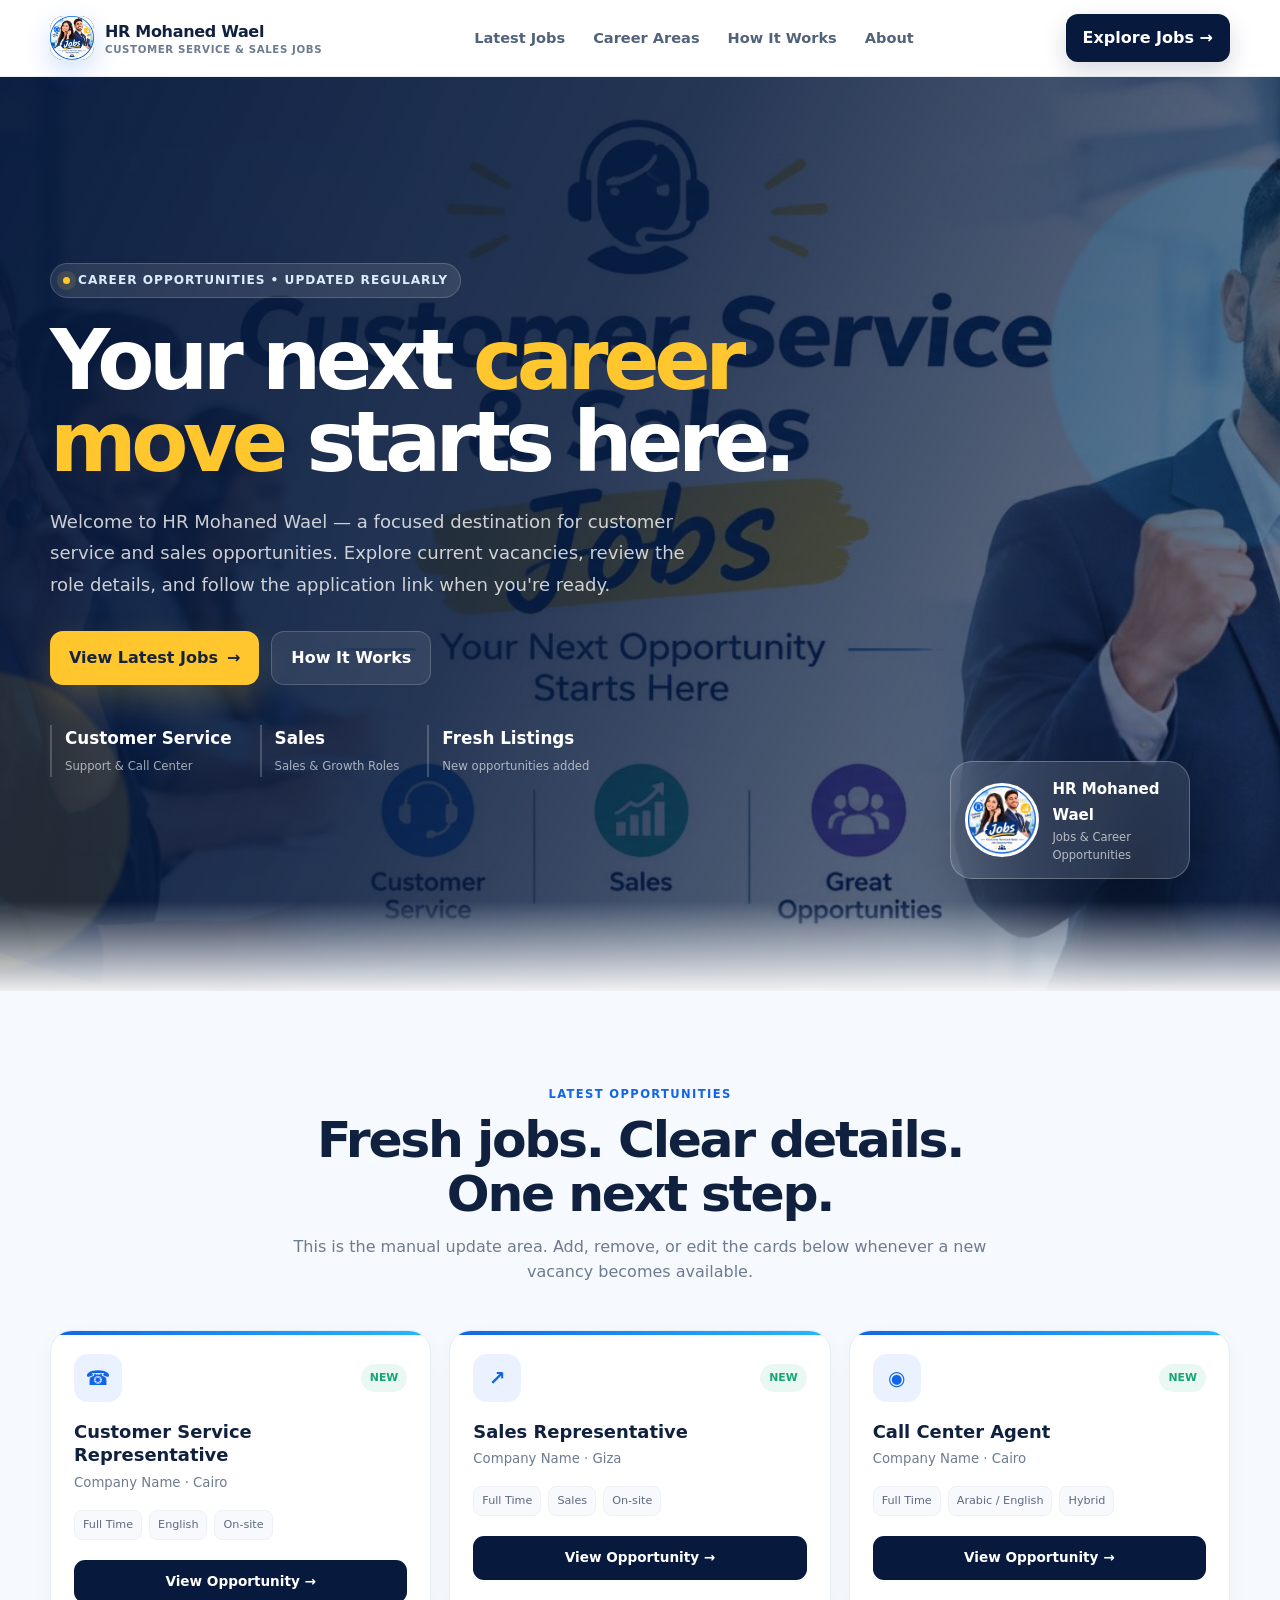
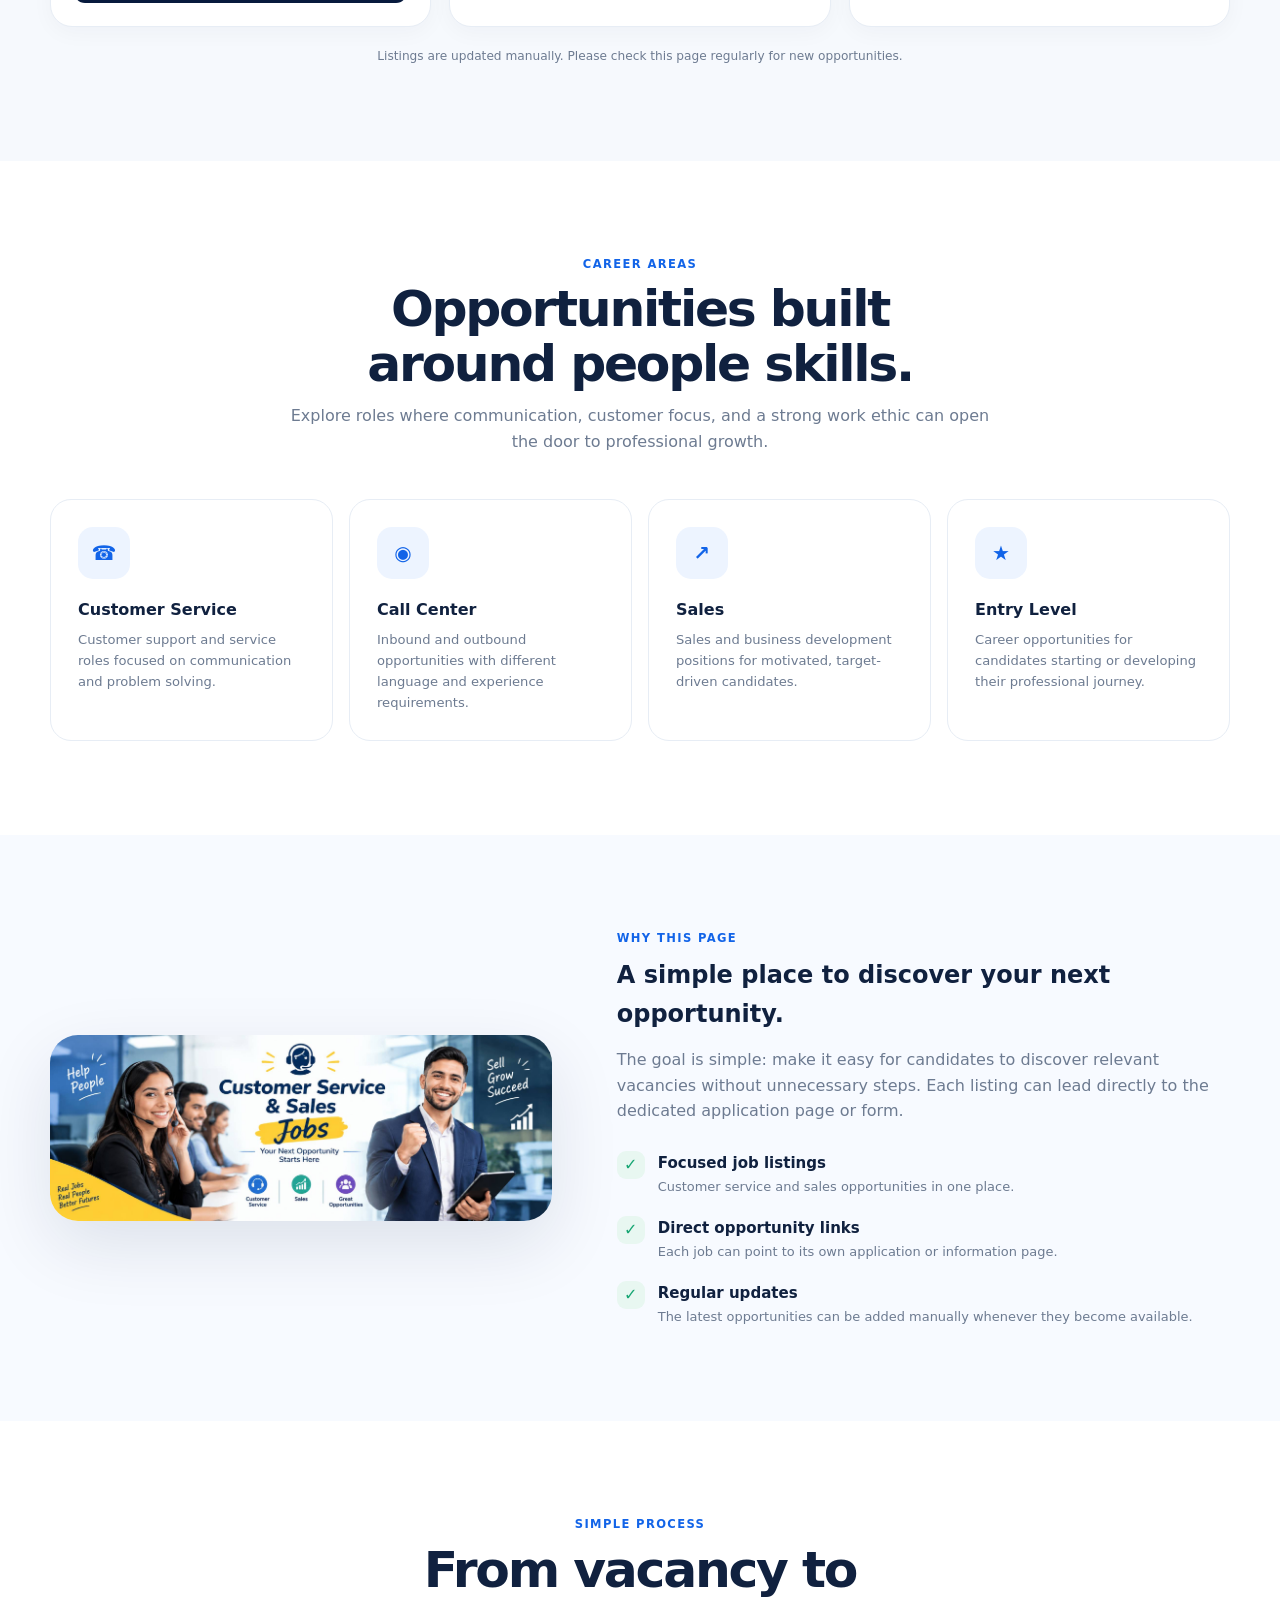
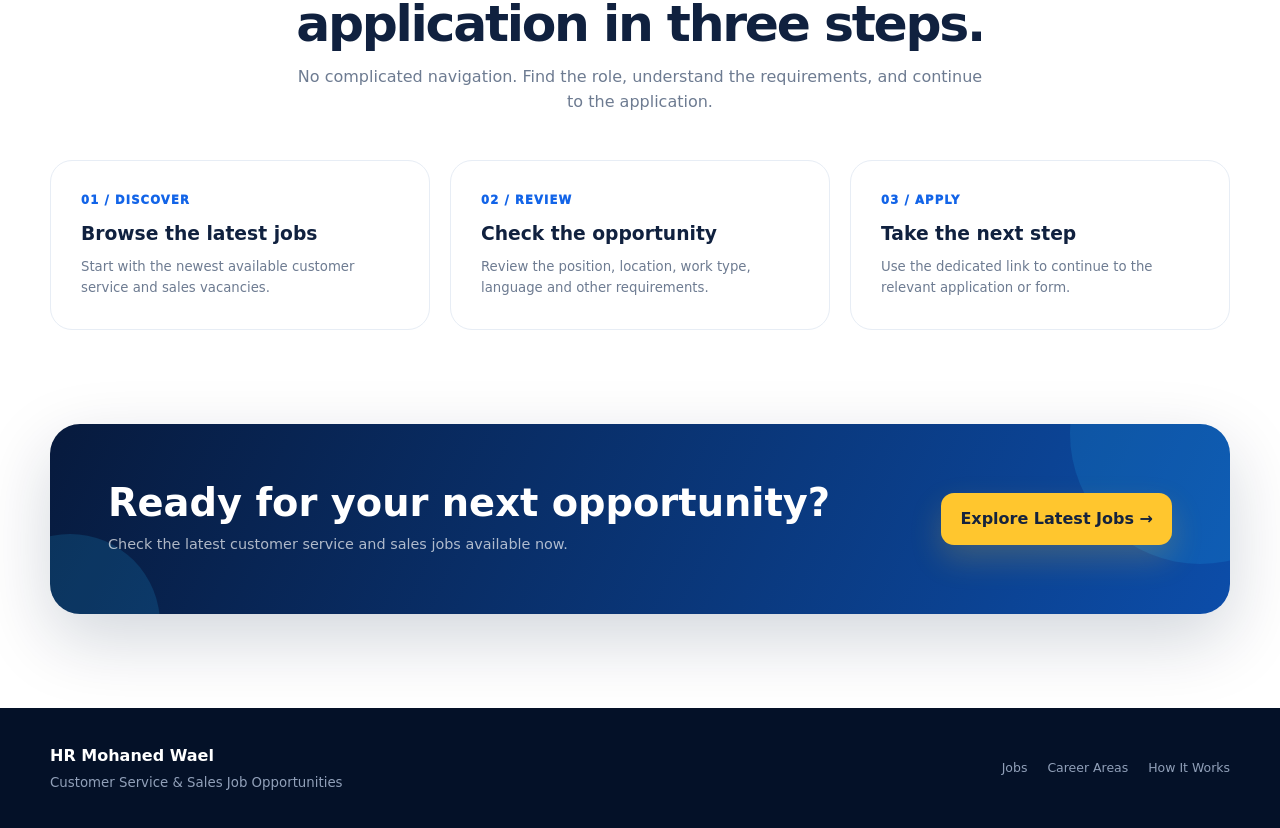
==== index.html @ bec9cad7 "website build" ====
<!DOCTYPE html>
<html lang="en">
<head>
<meta charset="UTF-8">
<meta name="viewport" content="width=device-width, initial-scale=1.0">
<meta name="description" content="HR Mohaned Wael - Customer Service and Sales job opportunities. Discover the latest vacancies and apply for your next career opportunity.">
<meta name="theme-color" content="#071a3d">
<title>HR Mohaned Wael | Customer Service & Sales Jobs</title>

<style>
:root{
  --navy:#071a3d;
  --blue:#1264e8;
  --blue2:#0d4fc4;
  --cyan:#26b9ff;
  --yellow:#ffc62e;
  --ink:#10213f;
  --muted:#6d7b91;
  --bg:#f6f9fd;
  --card:#ffffff;
  --line:#e7edf5;
  --green:#17a673;
  --shadow:0 24px 70px rgba(7,26,61,.11);
  --radius:24px;
  --max:1180px;
}
*{box-sizing:border-box;margin:0;padding:0}
html{scroll-behavior:smooth}
body{
  font-family:Inter,ui-sans-serif,system-ui,-apple-system,BlinkMacSystemFont,"Segoe UI",Roboto,Arial,sans-serif;
  color:var(--ink);background:#fff;line-height:1.6;overflow-x:hidden;
}
a{text-decoration:none;color:inherit}
img{max-width:100%;display:block}
.container{width:min(var(--max),calc(100% - 36px));margin:auto}
.muted{color:var(--muted)}
.center{text-align:center}

/* animated background */
.bg-orb{position:absolute;border-radius:50%;filter:blur(2px);pointer-events:none}
.orb1{width:380px;height:380px;right:-150px;top:90px;background:rgba(38,185,255,.12);animation:float 8s ease-in-out infinite}
.orb2{width:300px;height:300px;left:-170px;bottom:20px;background:rgba(255,198,46,.11);animation:float 10s ease-in-out infinite reverse}
@keyframes float{50%{transform:translate3d(0,20px,0) scale(1.04)}}

/* Header */
.header{
  position:sticky;top:0;z-index:1000;
  background:rgba(255,255,255,.88);backdrop-filter:blur(18px);
  border-bottom:1px solid rgba(231,237,245,.85)
}
.nav{height:76px;display:flex;align-items:center;justify-content:space-between;gap:25px}
.brand{display:flex;align-items:center;gap:11px;font-weight:900;letter-spacing:-.02em}
.brand-mark{
  width:44px;height:44px;border-radius:14px;overflow:hidden;
  background:var(--navy);box-shadow:0 10px 28px rgba(18,100,232,.2);
}
.brand-mark img{width:100%;height:100%;object-fit:cover}
.brand small{display:block;color:var(--muted);font-size:.64rem;letter-spacing:.06em;text-transform:uppercase;margin-top:-3px}
.nav-links{display:flex;gap:28px;color:#52627b;font-size:.91rem;font-weight:700}
.nav-links a{transition:.2s}
.nav-links a:hover{color:var(--blue)}
.nav-apply{
  padding:11px 17px;border-radius:12px;background:var(--navy);color:#fff;font-weight:800;
  box-shadow:0 10px 24px rgba(7,26,61,.16);transition:.2s
}
.nav-apply:hover{transform:translateY(-2px);background:#0d2a5e}
.menu{display:none;border:0;background:none;font-size:1.7rem;color:var(--navy)}

/* Hero */
.hero{
  position:relative;overflow:hidden;
  background:
    linear-gradient(115deg,rgba(7,26,61,.97) 0%,rgba(7,26,61,.88) 42%,rgba(7,26,61,.52) 100%),
    url("assets/cover.jpg") center/cover no-repeat;
  color:#fff;min-height:650px;display:flex;align-items:center;
}
.hero:after{
  content:"";position:absolute;inset:auto 0 0;height:90px;
  background:linear-gradient(transparent,#fff);opacity:.92;
}
.hero-content{position:relative;z-index:2;padding:92px 0 120px;max-width:760px}
.kicker{
  display:inline-flex;align-items:center;gap:8px;padding:7px 12px;border-radius:999px;
  background:rgba(255,255,255,.1);border:1px solid rgba(255,255,255,.17);
  color:#dcecff;font-size:.76rem;font-weight:850;letter-spacing:.08em;text-transform:uppercase;
  animation:rise .7s ease both;
}
.kicker i{width:7px;height:7px;border-radius:50%;background:var(--yellow);box-shadow:0 0 0 6px rgba(255,198,46,.12)}
.hero h1{
  font-size:clamp(3rem,6.5vw,5.7rem);line-height:.98;letter-spacing:-.065em;
  margin:22px 0 22px;max-width:820px;animation:rise .8s .08s ease both
}
.hero h1 span{color:var(--yellow)}
.hero p{font-size:1.13rem;line-height:1.75;color:rgba(255,255,255,.78);max-width:650px;animation:rise .8s .16s ease both}
.hero-actions{display:flex;gap:12px;flex-wrap:wrap;margin-top:31px;animation:rise .8s .24s ease both}
.btn{
  display:inline-flex;align-items:center;justify-content:center;gap:9px;
  border-radius:13px;padding:13px 19px;font-weight:850;transition:.22s
}
.btn-primary{background:var(--yellow);color:#15233d;box-shadow:0 14px 32px rgba(255,198,46,.2)}
.btn-primary:hover{transform:translateY(-3px);box-shadow:0 18px 38px rgba(255,198,46,.3)}
.btn-glass{background:rgba(255,255,255,.08);border:1px solid rgba(255,255,255,.18);color:#fff}
.btn-glass:hover{background:rgba(255,255,255,.14);transform:translateY(-2px)}
.hero-trust{display:flex;gap:28px;flex-wrap:wrap;margin-top:40px;animation:rise .8s .32s ease both}
.hero-trust div{padding-left:13px;border-left:2px solid rgba(255,255,255,.2)}
.hero-trust strong{display:block;font-size:1.05rem}
.hero-trust span{font-size:.73rem;color:rgba(255,255,255,.62)}
@keyframes rise{from{opacity:0;transform:translateY(22px)}to{opacity:1;transform:none}}

/* Floating profile */
.profile-float{
  position:absolute;right:7%;bottom:112px;z-index:3;width:240px;
  border:1px solid rgba(255,255,255,.25);background:rgba(255,255,255,.12);
  backdrop-filter:blur(18px);padding:14px;border-radius:22px;
  box-shadow:0 25px 60px rgba(0,0,0,.18);animation:cardFloat 5s ease-in-out infinite;
}
.profile-float img{width:74px;height:74px;border-radius:50%;object-fit:cover;border:3px solid #fff}
.profile-row{display:flex;gap:13px;align-items:center}
.profile-float strong{font-size:.94rem}
.profile-float span{display:block;color:rgba(255,255,255,.65);font-size:.72rem}
@keyframes cardFloat{50%{transform:translateY(-10px)}}

/* Sections */
section{padding:94px 0}
.section-head{max-width:700px;margin:0 auto 45px}
.eyebrow{color:var(--blue);font-weight:900;text-transform:uppercase;letter-spacing:.12em;font-size:.72rem;margin-bottom:9px}
.section-head h2{font-size:clamp(2rem,4vw,3.15rem);line-height:1.08;letter-spacing:-.045em;margin-bottom:12px}
.section-head p{color:var(--muted)}

/* jobs */
.jobs{background:var(--bg);position:relative;overflow:hidden}
.jobs-grid{display:grid;grid-template-columns:repeat(3,1fr);gap:18px}
.job{
  position:relative;background:#fff;border:1px solid var(--line);border-radius:22px;padding:23px;
  box-shadow:0 6px 22px rgba(7,26,61,.035);transition:.25s;overflow:hidden
}
.job:before{content:"";position:absolute;left:0;top:0;right:0;height:4px;background:linear-gradient(90deg,var(--blue),var(--cyan))}
.job:hover{transform:translateY(-7px);box-shadow:var(--shadow);border-color:#d5e0ef}
.job-head{display:flex;justify-content:space-between;align-items:center;margin-bottom:18px}
.job-icon{width:48px;height:48px;border-radius:14px;background:#eaf2ff;color:var(--blue);display:grid;place-items:center;font-size:1.25rem;font-weight:900}
.badge{padding:5px 9px;border-radius:999px;background:#eaf8f3;color:var(--green);font-size:.68rem;font-weight:900}
.job h3{font-size:1.12rem;line-height:1.3;margin-bottom:5px}
.company{font-size:.83rem;color:var(--muted);margin-bottom:17px}
.tags{display:flex;gap:7px;flex-wrap:wrap;margin-bottom:20px}
.tags span{background:#f7f9fc;border:1px solid #edf1f6;border-radius:8px;padding:5px 8px;color:#5d6a80;font-size:.7rem}
.job a{display:flex;justify-content:center;align-items:center;padding:11px;border-radius:11px;background:var(--navy);color:#fff;font-size:.85rem;font-weight:850;transition:.2s}
.job a:hover{background:var(--blue)}
.manual-note{text-align:center;margin-top:20px;color:var(--muted);font-size:.76rem}

/* categories */
.categories-grid{display:grid;grid-template-columns:repeat(4,1fr);gap:16px}
.category{
  padding:27px;border:1px solid var(--line);border-radius:21px;background:#fff;transition:.22s;
}
.category:hover{transform:translateY(-5px);box-shadow:var(--shadow);border-color:#d5e0ef}
.cat-icon{width:52px;height:52px;border-radius:15px;background:#edf4ff;color:var(--blue);display:grid;place-items:center;font-weight:900;font-size:1.25rem;margin-bottom:18px}
.category h3{font-size:1rem;margin-bottom:6px}.category p{font-size:.82rem;color:var(--muted)}

/* feature split */
.split{background:#f7faff}
.split-grid{display:grid;grid-template-columns:.9fr 1.1fr;gap:65px;align-items:center}
.image-frame{position:relative}
.image-frame img{width:100%;border-radius:28px;box-shadow:var(--shadow)}
.image-frame:after{content:"";position:absolute;inset:-12px -12px auto auto;width:110px;height:110px;border-radius:24px;background:var(--yellow);z-index:-1}
.checks{display:grid;gap:18px;margin-top:27px}
.check{display:flex;gap:13px;align-items:flex-start}
.check-icon{flex:0 0 28px;width:28px;height:28px;border-radius:9px;background:#e8f7f1;color:var(--green);display:grid;place-items:center;font-weight:900}
.check strong{display:block;font-size:.94rem}.check span{display:block;color:var(--muted);font-size:.81rem;margin-top:2px}

/* process */
.process-grid{display:grid;grid-template-columns:repeat(3,1fr);gap:20px}
.process{padding:30px;border:1px solid var(--line);border-radius:22px}
.number{font-size:.72rem;color:var(--blue);font-weight:950;letter-spacing:.1em}
.process h3{margin:10px 0 7px}.process p{font-size:.83rem;color:var(--muted)}

/* CTA */
.cta-wrap{padding:0 0 94px}
.cta{
  position:relative;overflow:hidden;border-radius:30px;padding:58px;
  color:#fff;background:linear-gradient(115deg,#071a3d,#0c4da9);
  box-shadow:0 25px 70px rgba(7,26,61,.18)
}
.cta:before,.cta:after{content:"";position:absolute;border-radius:50%;background:rgba(38,185,255,.15)}
.cta:before{width:260px;height:260px;right:-100px;top:-120px}.cta:after{width:180px;height:180px;left:-70px;bottom:-100px}
.cta-inner{position:relative;z-index:1;display:flex;align-items:center;justify-content:space-between;gap:30px}
.cta h2{font-size:clamp(1.8rem,3vw,2.6rem);line-height:1.1;margin-bottom:9px}.cta p{color:rgba(255,255,255,.68);font-size:.9rem}

/* Footer */
footer{background:#041128;color:#91a0b9;padding:35px 0}
.footer{display:flex;justify-content:space-between;gap:25px;align-items:center}
.footer strong{color:#fff}.footer small{display:block;margin-top:3px}.footer-links{display:flex;gap:20px;font-size:.78rem}.footer-links a:hover{color:#fff}

/* responsive */
@media(max-width:1000px){
  .profile-float{right:3%;bottom:100px}
  .jobs-grid{grid-template-columns:repeat(2,1fr)}
  .categories-grid{grid-template-columns:repeat(2,1fr)}
  .split-grid{grid-template-columns:1fr;gap:40px}
}
@media(max-width:760px){
  .nav{height:68px}.nav-links,.nav-apply{display:none}.menu{display:block}
  .nav.open .nav-links{
    display:flex;position:absolute;top:68px;left:13px;right:13px;flex-direction:column;gap:0;
    padding:8px;background:#fff;border:1px solid var(--line);border-radius:16px;box-shadow:var(--shadow)
  }
  .nav.open .nav-links a{padding:12px;border-radius:9px}.nav.open .nav-links a:hover{background:#f5f8fc}
  .hero{min-height:690px;background-position:58% center}.hero-content{padding:70px 0 130px}
  .profile-float{display:none}
  .hero h1{font-size:3.05rem}
  section{padding:70px 0}.jobs-grid,.process-grid{grid-template-columns:1fr}
  .categories-grid{grid-template-columns:1fr 1fr}
  .cta{padding:38px 25px}.cta-inner{flex-direction:column;align-items:flex-start}
  .footer{flex-direction:column;align-items:flex-start}
}
@media(max-width:470px){
  .container{width:calc(100% - 26px)}.categories-grid{grid-template-columns:1fr}
  .hero h1{font-size:2.65rem}.hero p{font-size:1rem}.hero-trust{gap:16px}
}
@media(prefers-reduced-motion:reduce){
  *,html{animation:none!important;transition:none!important;scroll-behavior:auto!important}
}
</style>
</head>

<body>

<header class="header">
  <nav class="nav container" id="nav">
    <a href="#" class="brand">
      <span class="brand-mark"><img src="assets/profile.jpg" alt=""></span>
      <span>HR Mohaned Wael<small>Customer Service & Sales Jobs</small></span>
    </a>
    <div class="nav-links">
      <a href="#jobs">Latest Jobs</a>
      <a href="#categories">Career Areas</a>
      <a href="#process">How It Works</a>
      <a href="#about">About</a>
    </div>
    <a class="nav-apply" href="#jobs">Explore Jobs →</a>
    <button class="menu" id="menu" aria-label="Open menu" aria-expanded="false">☰</button>
  </nav>
</header>

<main>

<section class="hero" id="about">
  <span class="bg-orb orb1"></span><span class="bg-orb orb2"></span>
  <div class="container">
    <div class="hero-content">
      <div class="kicker"><i></i> Career Opportunities • Updated Regularly</div>
      <h1>Your next <span>career move</span> starts here.</h1>
      <p>
        Welcome to HR Mohaned Wael — a focused destination for customer service and sales opportunities.
        Explore current vacancies, review the role details, and follow the application link when you're ready.
      </p>
      <div class="hero-actions">
        <a class="btn btn-primary" href="#jobs">View Latest Jobs <b>→</b></a>
        <a class="btn btn-glass" href="#process">How It Works</a>
      </div>
      <div class="hero-trust">
        <div><strong>Customer Service</strong><span>Support & Call Center</span></div>
        <div><strong>Sales</strong><span>Sales & Growth Roles</span></div>
        <div><strong>Fresh Listings</strong><span>New opportunities added</span></div>
      </div>
    </div>
  </div>

  <div class="profile-float">
    <div class="profile-row">
      <img src="assets/profile.jpg" alt="HR Mohaned Wael">
      <div><strong>HR Mohaned Wael</strong><span>Jobs & Career Opportunities</span></div>
    </div>
  </div>
</section>

<section class="jobs" id="jobs">
  <div class="container">
    <div class="section-head center">
      <div class="eyebrow">Latest Opportunities</div>
      <h2>Fresh jobs. Clear details. One next step.</h2>
      <p>This is the manual update area. Add, remove, or edit the cards below whenever a new vacancy becomes available.</p>
    </div>

    <div class="jobs-grid">

      <!-- ================= MANUAL JOB UPDATE AREA =================
           Duplicate a .job block to add a new vacancy.
           Replace href="#" with the final application/form URL.
      -->

      <article class="job">
        <div class="job-head"><div class="job-icon">☎</div><span class="badge">NEW</span></div>
        <h3>Customer Service Representative</h3>
        <div class="company">Company Name · Cairo</div>
        <div class="tags"><span>Full Time</span><span>English</span><span>On-site</span></div>
        <a href="#">View Opportunity →</a>
      </article>

      <article class="job">
        <div class="job-head"><div class="job-icon">↗</div><span class="badge">NEW</span></div>
        <h3>Sales Representative</h3>
        <div class="company">Company Name · Giza</div>
        <div class="tags"><span>Full Time</span><span>Sales</span><span>On-site</span></div>
        <a href="#">View Opportunity →</a>
      </article>

      <article class="job">
        <div class="job-head"><div class="job-icon">◉</div><span class="badge">NEW</span></div>
        <h3>Call Center Agent</h3>
        <div class="company">Company Name · Cairo</div>
        <div class="tags"><span>Full Time</span><span>Arabic / English</span><span>Hybrid</span></div>
        <a href="#">View Opportunity →</a>
      </article>

    </div>
    <p class="manual-note">Listings are updated manually. Please check this page regularly for new opportunities.</p>
  </div>
</section>

<section id="categories">
  <div class="container">
    <div class="section-head center">
      <div class="eyebrow">Career Areas</div>
      <h2>Opportunities built around people skills.</h2>
      <p>Explore roles where communication, customer focus, and a strong work ethic can open the door to professional growth.</p>
    </div>
    <div class="categories-grid">
      <div class="category"><div class="cat-icon">☎</div><h3>Customer Service</h3><p>Customer support and service roles focused on communication and problem solving.</p></div>
      <div class="category"><div class="cat-icon">◉</div><h3>Call Center</h3><p>Inbound and outbound opportunities with different language and experience requirements.</p></div>
      <div class="category"><div class="cat-icon">↗</div><h3>Sales</h3><p>Sales and business development positions for motivated, target-driven candidates.</p></div>
      <div class="category"><div class="cat-icon">★</div><h3>Entry Level</h3><p>Career opportunities for candidates starting or developing their professional journey.</p></div>
    </div>
  </div>
</section>

<section class="split">
  <div class="container split-grid">
    <div class="image-frame">
      <img src="assets/cover.jpg" alt="Customer service and sales professionals">
    </div>
    <div>
      <div class="eyebrow">Why This Page</div>
      <h2>A simple place to discover your next opportunity.</h2>
      <p class="muted" style="margin-top:14px">
        The goal is simple: make it easy for candidates to discover relevant vacancies without unnecessary steps.
        Each listing can lead directly to the dedicated application page or form.
      </p>
      <div class="checks">
        <div class="check"><div class="check-icon">✓</div><div><strong>Focused job listings</strong><span>Customer service and sales opportunities in one place.</span></div></div>
        <div class="check"><div class="check-icon">✓</div><div><strong>Direct opportunity links</strong><span>Each job can point to its own application or information page.</span></div></div>
        <div class="check"><div class="check-icon">✓</div><div><strong>Regular updates</strong><span>The latest opportunities can be added manually whenever they become available.</span></div></div>
      </div>
    </div>
  </div>
</section>

<section id="process">
  <div class="container">
    <div class="section-head center">
      <div class="eyebrow">Simple Process</div>
      <h2>From vacancy to application in three steps.</h2>
      <p>No complicated navigation. Find the role, understand the requirements, and continue to the application.</p>
    </div>
    <div class="process-grid">
      <div class="process"><div class="number">01 / DISCOVER</div><h3>Browse the latest jobs</h3><p>Start with the newest available customer service and sales vacancies.</p></div>
      <div class="process"><div class="number">02 / REVIEW</div><h3>Check the opportunity</h3><p>Review the position, location, work type, language and other requirements.</p></div>
      <div class="process"><div class="number">03 / APPLY</div><h3>Take the next step</h3><p>Use the dedicated link to continue to the relevant application or form.</p></div>
    </div>
  </div>
</section>

<section class="cta-wrap">
  <div class="container">
    <div class="cta">
      <div class="cta-inner">
        <div>
          <h2>Ready for your next opportunity?</h2>
          <p>Check the latest customer service and sales jobs available now.</p>
        </div>
        <a class="btn btn-primary" href="#jobs">Explore Latest Jobs →</a>
      </div>
    </div>
  </div>
</section>

</main>

<footer>
  <div class="container footer">
    <div><strong>HR Mohaned Wael</strong><small>Customer Service & Sales Job Opportunities</small></div>
    <div class="footer-links"><a href="#jobs">Jobs</a><a href="#categories">Career Areas</a><a href="#process">How It Works</a></div>
  </div>
</footer>

<script>
const nav=document.getElementById('nav');
const menu=document.getElementById('menu');
menu.addEventListener('click',()=>{
  const open=nav.classList.toggle('open');
  menu.setAttribute('aria-expanded',open?'true':'false');
  menu.textContent=open?'✕':'☰';
});
document.querySelectorAll('.nav-links a').forEach(a=>a.addEventListener('click',()=>{
  nav.classList.remove('open'); menu.setAttribute('aria-expanded','false'); menu.textContent='☰';
}));
</script>
</body>
</html>
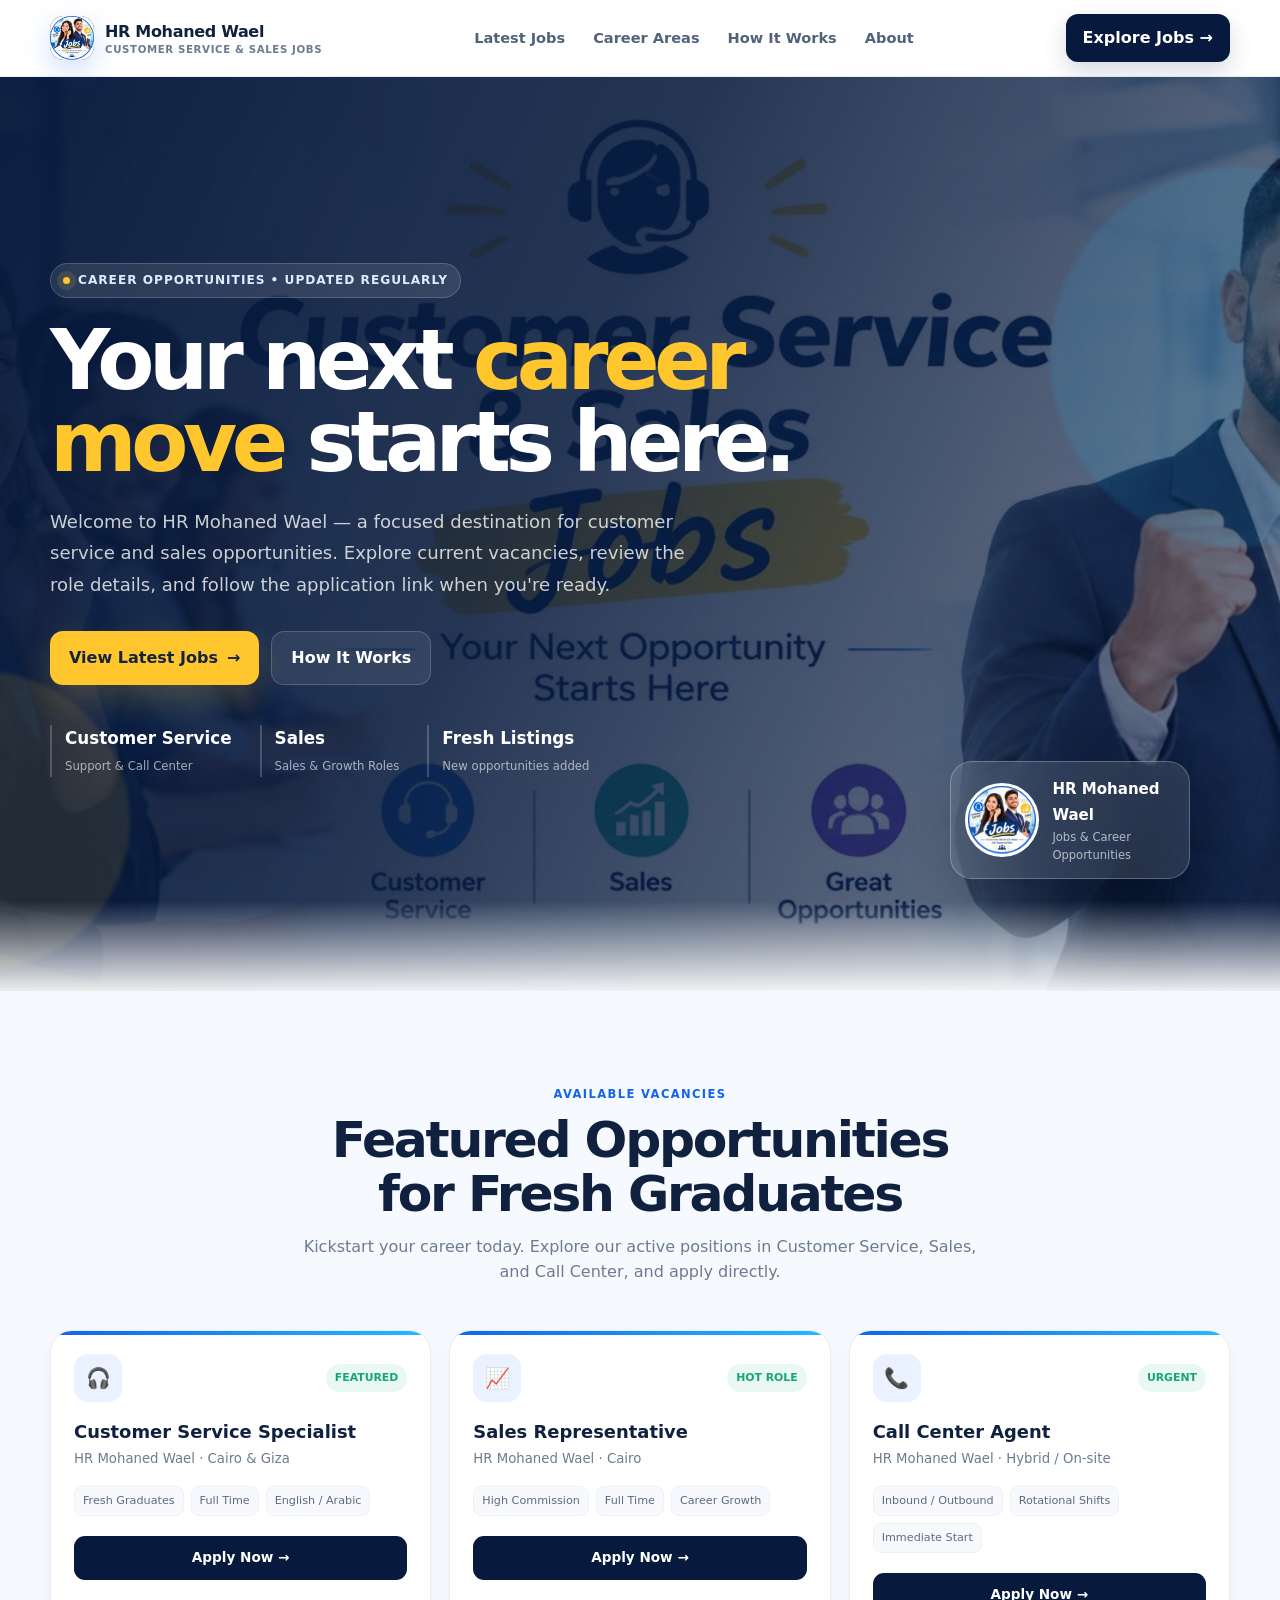
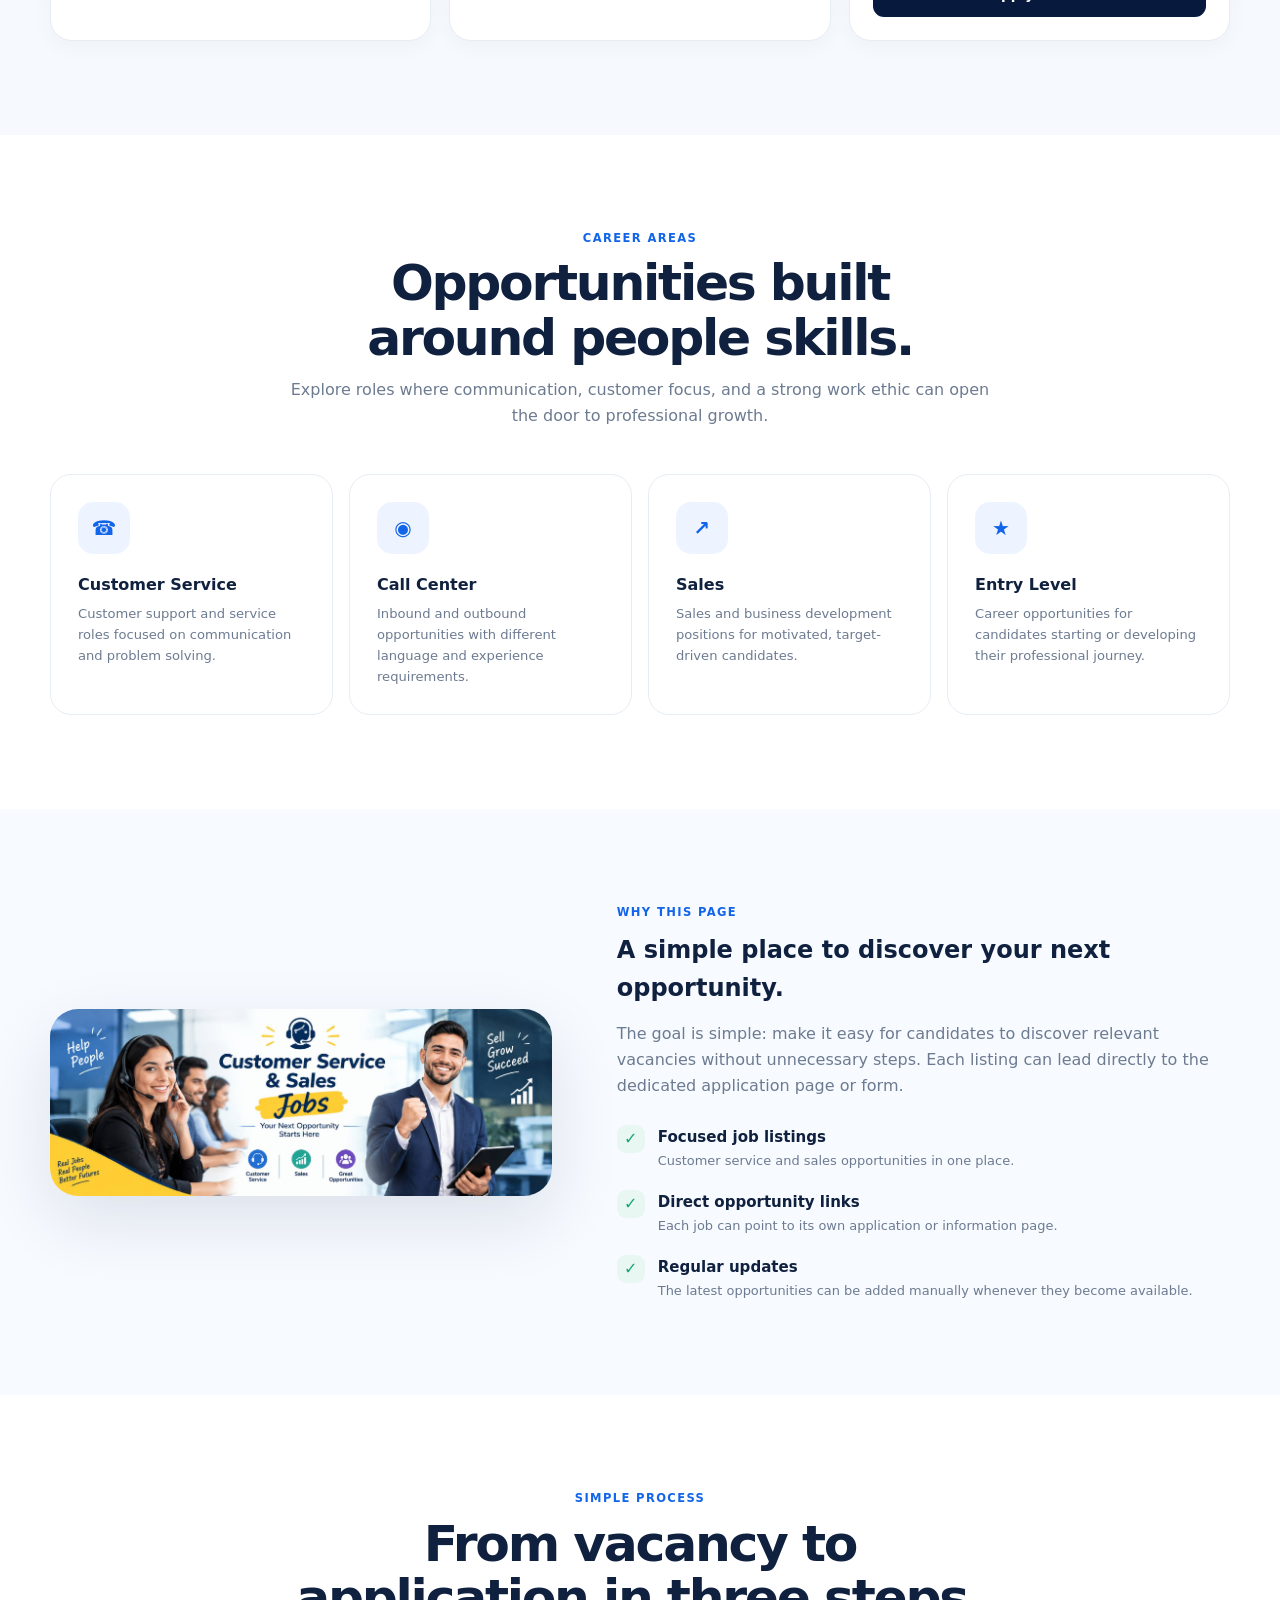
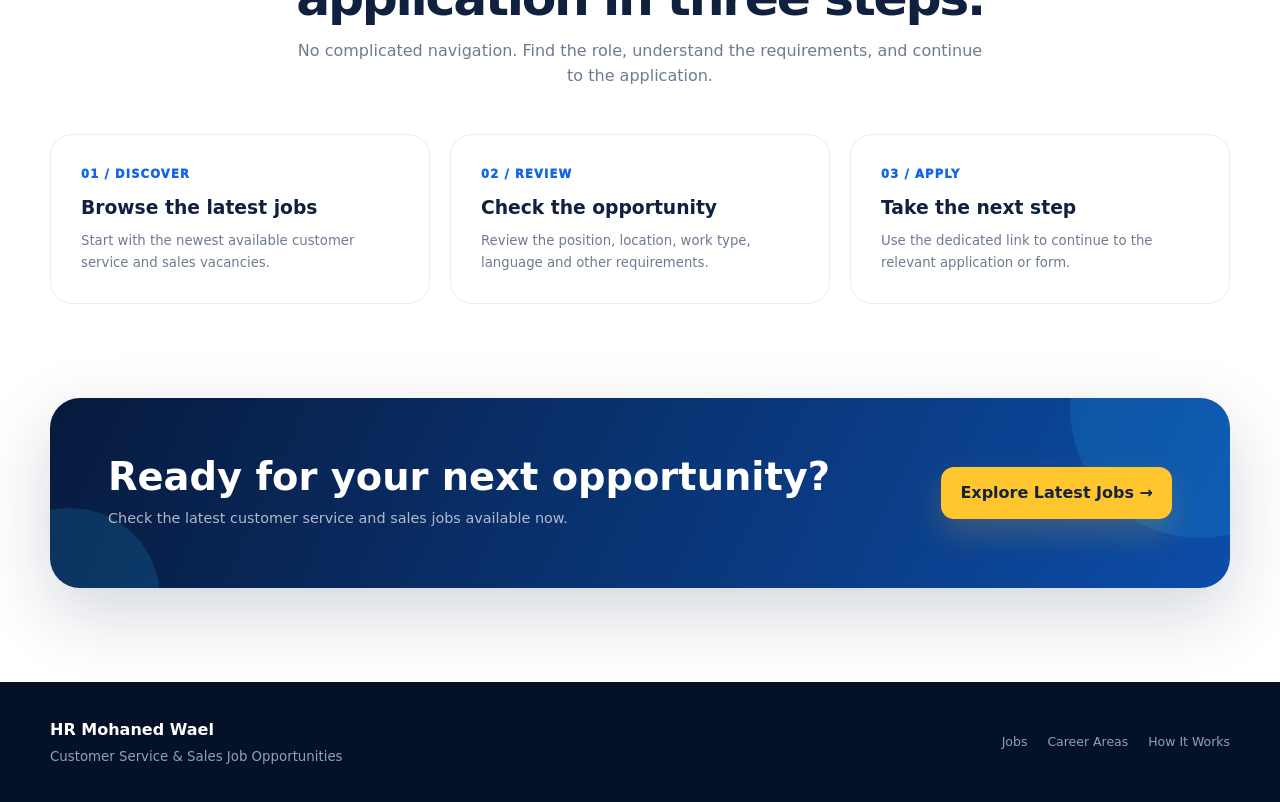
==== commit 7469e9b0: "update v2" ====
--- a/index.html
+++ b/index.html
@@ -3,9 +3,31 @@
 <head>
 <meta charset="UTF-8">
 <meta name="viewport" content="width=device-width, initial-scale=1.0">
-<meta name="description" content="HR Mohaned Wael - Customer Service and Sales job opportunities. Discover the latest vacancies and apply for your next career opportunity.">
+
+<!-- Basic SEO Meta Tags -->
+<title>HR Mohaned Wael | Customer Service & Sales Jobs for Fresh Graduates</title>
+<meta name="description" content="Discover top Customer Service, Call Center, and Sales job opportunities for fresh graduates with HR Mohaned Wael. Apply now and start your career journey!">
+<meta name="keywords" content="HR Mohaned Wael, Customer Service Jobs, Sales Vacancies, Call Center Jobs, Fresh Graduate Careers, Jobs in Cairo, Jobs in Egypt">
+<meta name="author" content="HR Mohaned Wael">
+<meta name="robots" content="index, follow">
 <meta name="theme-color" content="#071a3d">
-<title>HR Mohaned Wael | Customer Service & Sales Jobs</title>
+
+<!-- Open Graph / Facebook Meta Tags -->
+<meta property="og:type" content="website">
+<meta property="og:url" content="https://hr.tasawehala.com/"> <!-- استبدل هذا برابط موقعك الحقيقي -->
+<meta property="og:title" content="HR Mohaned Wael | Customer Service & Sales Jobs for Fresh Graduates">
+<meta property="og:description" content="Looking for your first job? Explore the latest Customer Service, Call Center, and Sales opportunities for fresh graduates and step into your professional career today!">
+<meta property="og:image" content="https://hr.tasawehala.com/assets/cover.jpg"> <!-- استبدل هذا بالمسار الكامل لصورة Cover على موقعك -->
+<meta property="og:image:width" content="1200">
+<meta property="og:image:height" content="630">
+<meta property="og:image:alt" content="HR Mohaned Wael - Customer Service and Sales Jobs for Fresh Graduates">
+<meta property="og:locale" content="en_US">
+
+<!-- Twitter Card Meta Tags (Optional but recommended) -->
+<meta name="twitter:card" content="summary_large_image">
+<meta name="twitter:title" content="HR Mohaned Wael | Customer Service & Sales Jobs for Fresh Graduates">
+<meta name="twitter:description" content="Discover top Customer Service and Sales career opportunities for fresh graduates. Check the latest vacancies and apply today!">
+<meta name="twitter:image" content="https://hr.tasawehala.com/assets/cover.jpg">
 
 <style>
 :root{
@@ -276,47 +298,64 @@
 <section class="jobs" id="jobs">
   <div class="container">
     <div class="section-head center">
-      <div class="eyebrow">Latest Opportunities</div>
-      <h2>Fresh jobs. Clear details. One next step.</h2>
-      <p>This is the manual update area. Add, remove, or edit the cards below whenever a new vacancy becomes available.</p>
+      <div class="eyebrow">Available Vacancies</div>
+      <h2>Featured Opportunities for Fresh Graduates</h2>
+      <p>Kickstart your career today. Explore our active positions in Customer Service, Sales, and Call Center, and apply directly.</p>
     </div>
 
     <div class="jobs-grid">
 
-      <!-- ================= MANUAL JOB UPDATE AREA =================
-           Duplicate a .job block to add a new vacancy.
-           Replace href="#" with the final application/form URL.
-      -->
-
+      <!-- Customer Service Job Card -->
       <article class="job">
-        <div class="job-head"><div class="job-icon">☎</div><span class="badge">NEW</span></div>
-        <h3>Customer Service Representative</h3>
-        <div class="company">Company Name · Cairo</div>
-        <div class="tags"><span>Full Time</span><span>English</span><span>On-site</span></div>
-        <a href="#">View Opportunity →</a>
+        <div class="job-head">
+          <div class="job-icon">🎧</div>
+          <span class="badge">FEATURED</span>
+        </div>
+        <h3>Customer Service Specialist</h3>
+        <div class="company">HR Mohaned Wael · Cairo & Giza</div>
+        <div class="tags">
+          <span>Fresh Graduates</span>
+          <span>Full Time</span>
+          <span>English / Arabic</span>
+        </div>
+        <a href="#apply">Apply Now →</a>
       </article>
 
+      <!-- Sales Job Card -->
       <article class="job">
-        <div class="job-head"><div class="job-icon">↗</div><span class="badge">NEW</span></div>
+        <div class="job-head">
+          <div class="job-icon">📈</div>
+          <span class="badge">HOT ROLE</span>
+        </div>
         <h3>Sales Representative</h3>
-        <div class="company">Company Name · Giza</div>
-        <div class="tags"><span>Full Time</span><span>Sales</span><span>On-site</span></div>
-        <a href="#">View Opportunity →</a>
+        <div class="company">HR Mohaned Wael · Cairo</div>
+        <div class="tags">
+          <span>High Commission</span>
+          <span>Full Time</span>
+          <span>Career Growth</span>
+        </div>
+        <a href="#apply">Apply Now →</a>
       </article>
 
+      <!-- Call Center Job Card -->
       <article class="job">
-        <div class="job-head"><div class="job-icon">◉</div><span class="badge">NEW</span></div>
+        <div class="job-head">
+          <div class="job-icon">📞</div>
+          <span class="badge">URGENT</span>
+        </div>
         <h3>Call Center Agent</h3>
-        <div class="company">Company Name · Cairo</div>
-        <div class="tags"><span>Full Time</span><span>Arabic / English</span><span>Hybrid</span></div>
-        <a href="#">View Opportunity →</a>
+        <div class="company">HR Mohaned Wael · Hybrid / On-site</div>
+        <div class="tags">
+          <span>Inbound / Outbound</span>
+          <span>Rotational Shifts</span>
+          <span>Immediate Start</span>
+        </div>
+        <a href="#apply">Apply Now →</a>
       </article>
 
     </div>
-    <p class="manual-note">Listings are updated manually. Please check this page regularly for new opportunities.</p>
-  </div>
-</section>
-
+  </div>
+</section>
 <section id="categories">
   <div class="container">
     <div class="section-head center">
